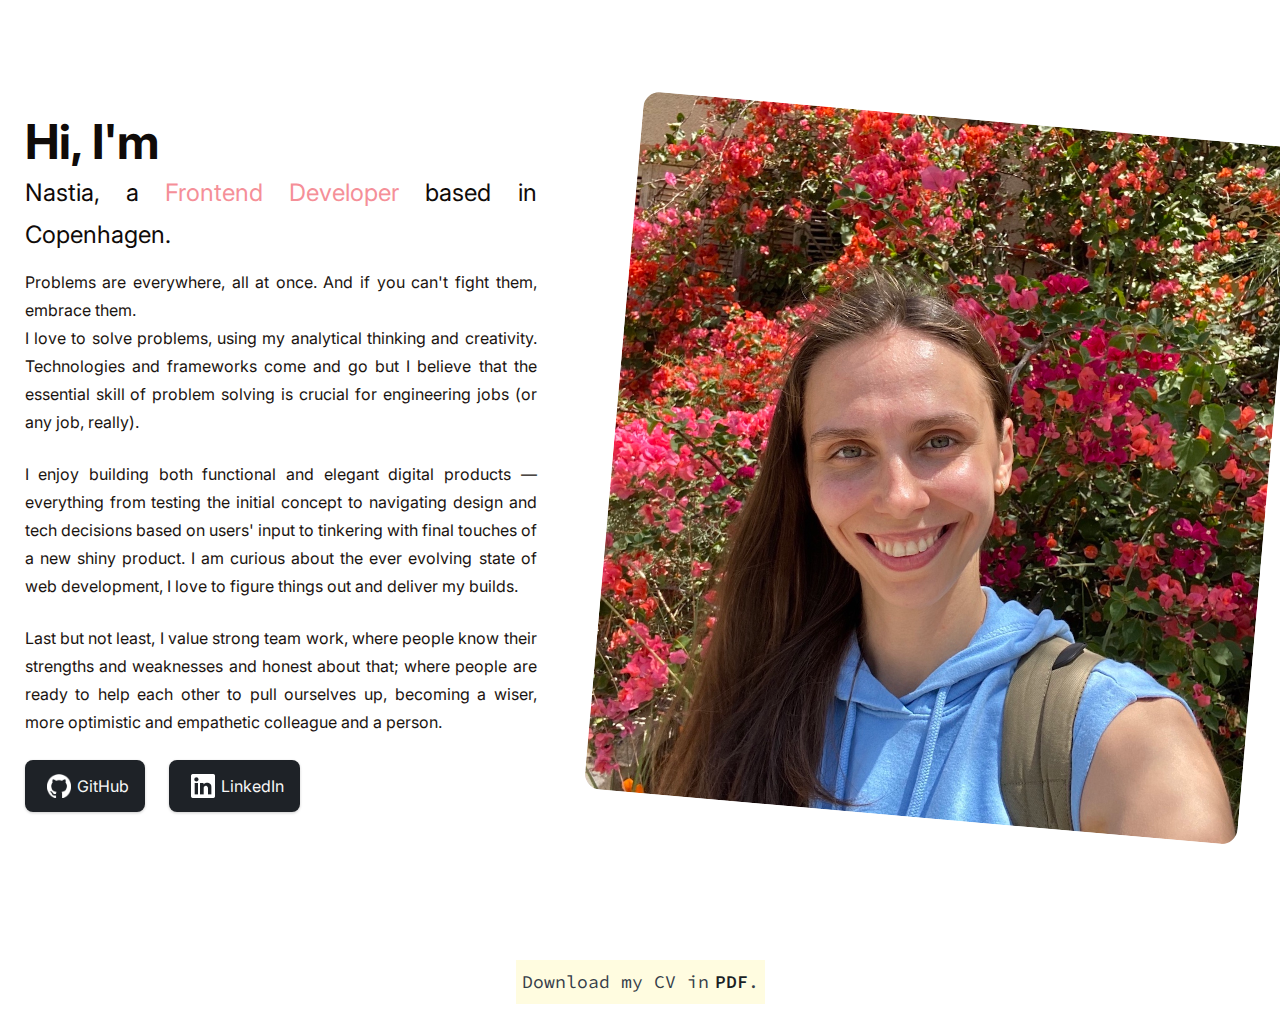
==== index.html @ fd943982 "Fix the css path" ====
<!DOCTYPE html>
<html lang="en">
<head>
    <meta charset="UTF-8">
    <meta name="viewport" content="width=device-width, initial-scale=1.0">
    <title>Karpova - frontend developer</title>
    <link rel="stylesheet" href="css/style.css">
    <link href='https://fonts.googleapis.com/css?family=Inter' rel='stylesheet'>

    <link rel="preconnect" href="https://fonts.googleapis.com">
    <link rel="preconnect" href="https://fonts.gstatic.com" crossorigin>
    <link href="https://fonts.googleapis.com/css2?family=Source+Code+Pro:wght@300;600&display=swap" rel="stylesheet">

</head>
<body>
    <div class="wrapper">

        <div class="hero-block">

            <div class="hero-text">
                <h1>Hi, I'm</h1>
                <p class="line-1">Nastia, a <span>Frontend Developer</span> based in Copenhagen.</p> 
                <p class="line-n">Problems are everywhere, all at once. And if you can't fight them, embrace them. <br> 
                I love to solve problems, using my analytical thinking and creativity. Technologies and frameworks come and go but 
                I believe that the essential skill of problem solving is crucial for engineering jobs (or any job, really).</p> 
                <p class="line-n">I enjoy building both functional and elegant digital products — everything from testing the initial concept 
                to navigating design and tech decisions based on users' input to tinkering with final touches of a new shiny product. 
                I am curious about the ever evolving state of web development, I love to figure things out and deliver my builds.</p> 
                <p class="line-n">Last but not least, I value strong team work, where people know their strengths 
                and weaknesses and honest about that; where people are ready to help each other to pull ourselves up, 
                becoming a wiser, more optimistic and empathetic colleague and a person.</p> 

                <div class="links">
                    <button class="button"><img src="/public/static/img/github-mark-white.png" alt="github" class="social-img">
                        <a href="https://github.com/nastiakarpova" class="button" target="_blank">GitHub</a>
                    </button>
                    <button class="button"><img src="public/static/img/linkedin.png" alt="linkedin" class="social-img">
                        <a href="https://www.linkedin.com/in/nastiakarpova/" class="button" target="_blank">LinkedIn</a>
                    </button>
                </div>
            </div>

            <img src="public/static/img/nastia33.jpg" alt="hero image" class="image-right">
        </div>
    </div>
    <div class="wrapper">
        <div class="resume">Download my CV in <a href="assets/karpova_cv.pdf" class="resume" target="_blank">PDF</a>.</div>
    </div>
</body>
</html>
---- css/style.css ----
* {
    margin: 0;
    padding: 0;
    font-family: "Inter", sans-serif;
    font-size: 16px;
    color: #1B1410;
    line-height: 1.75em;
}

.wrapper {
    display: flex;
    width: 100%;   
    justify-content: center; 
    margin-bottom: 24px;
}

.hero-block {
    display: flex;
    justify-content: center;
    flex-wrap: wrap;
    gap: 64px;
    margin: 100px auto;
}

.hero-text {
    display: flex;
    flex-direction: column;
    justify-content: center;
    flex: 0 0 40%;
    text-align: justify;
    padding: 12px;
    /* border: 2px solid yellow; */
}

img.image-right {
    max-height: 700px;
    align-self: center;
    border-radius: 16px;
    transform: rotate(5deg);
    transition: transform 0.5s ease-in-out;

}

img.image-right:hover {
    transform: none;
}

p.line-1, 
.line-1 span {
    font-size: 24px;
    color: #100b09;
}

.line-1 span {
    color: #F58F98;
}

p.line-n {
    margin: 12px 0;
    font-stretch: extra-expanded;
}

h1 {
    color: #100b09;
    font-size: 48px;
    line-height: 1.25em;
}

div.links {
    display: flex;
    gap: 24px;
}

button.button {
    margin: 12px 0;
    padding: 12px 16px;
    font-weight: bold;
    background-color: #1e2227;
    border: none;
    border-radius: 8px;
    box-shadow: 0 1px 3px hsla(0, 0%,0%, 0.2);
    cursor: pointer;
}

button.button a {
    text-decoration: none;
    color: #f8f8f8;
    font-weight: lighter;
}

button.button:hover {
    background-color: #272e35;
}

a.button, 
button.button {
    display: inline-flex;
    align-items: center;
    justify-content: center;
}

.resume {
    font-family: 'Source Code Pro', monospace;
    font-size: 18px;
}

div.resume {
    display: flex;
    justify-content: center;
    color: #363e49;
    background-color: #fffce0;
    padding: 6px;
}

a.resume {
    padding: 0 0 0 6px;
    text-decoration: none;
    font-weight: 600;
    color: #1b1f25;
} 

a.resume:hover {
    color: #595e61;
}

.social-img {
    max-width: 24px;
    padding: 0 6px;
}
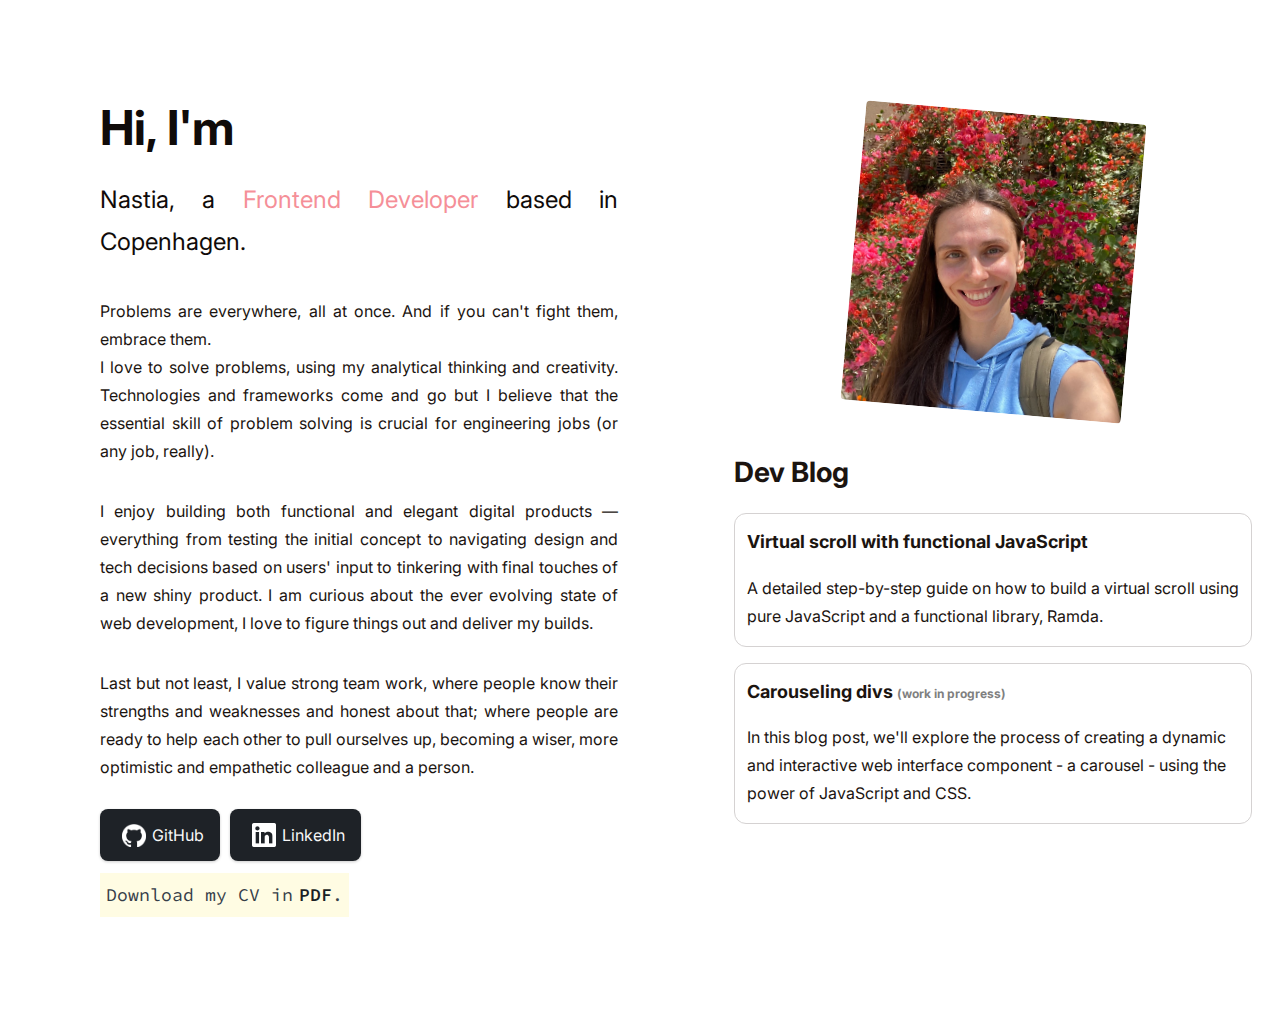
==== commit 21dbc830: "Add blog and the first post about virtual scroll" ====
--- a/index.html
+++ b/index.html
@@ -4,7 +4,7 @@
     <meta charset="UTF-8">
     <meta name="viewport" content="width=device-width, initial-scale=1.0">
     <title>Karpova - frontend developer</title>
-    <link rel="stylesheet" href="css/style.css">
+    <link rel="stylesheet" href="style.css">
     <link href='https://fonts.googleapis.com/css?family=Inter' rel='stylesheet'>
 
     <link rel="preconnect" href="https://fonts.googleapis.com">
@@ -15,8 +15,7 @@
 <body>
     <div class="wrapper">
 
-        <div class="hero-block">
-
+        <div class="wrapper-left">
             <div class="hero-text">
                 <h1>Hi, I'm</h1>
                 <p class="line-1">Nastia, a <span>Frontend Developer</span> based in Copenhagen.</p> 
@@ -31,20 +30,50 @@
                 becoming a wiser, more optimistic and empathetic colleague and a person.</p> 
 
                 <div class="links">
-                    <button class="button"><img src="/public/static/img/github-mark-white.png" alt="github" class="social-img">
-                        <a href="https://github.com/nastiakarpova" class="button" target="_blank">GitHub</a>
+                    <button class="btn"><img src="img/github.png" alt="github" class="social-img">
+                        <a href="https://github.com/nastiakarpova" class="btn" target="_blank">GitHub</a>
                     </button>
-                    <button class="button"><img src="public/static/img/linkedin.png" alt="linkedin" class="social-img">
-                        <a href="https://www.linkedin.com/in/nastiakarpova/" class="button" target="_blank">LinkedIn</a>
+
+                    <button class="btn"><img src="img/linkedin.png" alt="linkedin" class="social-img">
+                        <a href="https://www.linkedin.com/in/nastiakarpova/" class="btn" target="_blank">LinkedIn</a>
                     </button>
+                    
+                    <div class="resume">Download my CV in <a href="assets/karpova_cv.pdf" class="resume" target="_blank">PDF</a>.</div>
                 </div>
             </div>
+        </div>
 
-            <img src="public/static/img/nastia33.jpg" alt="hero image" class="image-right">
+        <div class="wrapper-right">
+            <img src="img/nastia33.jpg" alt="hero image" class="image-right">
+                    
+            <div class="wrapper-blog">
+                <h3>Dev Blog</h3>
+                <a href="/blog/public/posts/virtual-scroll/index.html" class="card-link">
+                    <div class="card">
+                        <h6>Virtual scroll with functional JavaScript
+                        </h6>
+                        <p>A detailed step-by-step guide on how to build a virtual scroll 
+                            using pure JavaScript and a functional library, Ramda.
+                        </p>
+                    </div>
+                </a>
+                <a href="#" class="card-link">
+                    <div class="card">
+                        <h6>Carouseling divs 
+                            <span style="font-size: 12px; color: gray">(work in progress)</span>
+                        </h6>
+                        <p>In this blog post, we'll explore the process of creating 
+                            a dynamic and interactive web interface component - a carousel - 
+                            using the power of JavaScript and CSS.
+                        </p>
+                    </div>
+                </a>                
+            </div>
         </div>
+        
     </div>
-    <div class="wrapper">
+    <!-- <div class="wrapper">
         <div class="resume">Download my CV in <a href="assets/karpova_cv.pdf" class="resume" target="_blank">PDF</a>.</div>
-    </div>
+    </div> -->
 </body>
 </html>--- a/style.css
+++ b/style.css
@@ -0,0 +1,173 @@
+* {
+    margin: 0;
+    padding: 0;
+    font-family: "Inter", sans-serif;
+    font-size: 16px;
+    color: #1B1410;
+    line-height: 1.75em;
+}
+
+p {
+    margin: 1em 0 1em;
+}
+
+.wrapper {
+    display: flex;
+    width: 90%;   
+    justify-content: space-between; 
+    margin: 100px 100px;
+    flex-wrap: wrap;
+}
+
+.wrapper-left {
+    display: flex;
+    flex-wrap: wrap;
+    justify-content: space-between;
+    flex: 0 0 45%;
+}
+.wrapper-right {
+    display: flex;
+    flex-direction: column;
+    flex: 0 0 45%;
+}
+
+.hero-text {
+    display: flex;
+    flex-direction: column;
+    text-align: justify;
+    justify-content: space-between;
+}
+
+.wrapper-blog {
+    display: flex;
+    flex-direction: column;
+    justify-content: space-between;
+    margin-top: 24px;
+    gap: 16px;
+}
+
+.card {
+    border: 1px solid rgb(213, 210, 210);
+    display: flex;
+    flex-direction: column;
+    align-items: stretch;
+    padding: 12px 0 0 12px;
+    border-radius: 12px;
+
+}
+
+.card:hover {
+    background-color: whitesmoke;
+}
+
+a.card-link {
+    text-decoration: none;
+    color: inherit;
+}
+
+img.image-right {
+    max-height: 300px;
+    align-self: center;
+    border-radius: 16px;
+    padding: 12px 12px;
+    transform: rotate(5deg);
+    transition: transform 0.5s ease-in-out;
+    flex: 0 0 auto;
+}
+
+img.image-right:hover {
+    transform: none;
+}
+
+p.line-1, 
+.line-1 span {
+    font-size: 24px;
+    color: #100b09;
+    margin-bottom: 18px;
+}
+
+.line-1 span {
+    color: #F58F98;
+}
+
+p.line-n {
+    margin: 16px 0;
+    font-stretch: extra-expanded;
+}
+
+h1 {
+    color: #100b09;
+    font-size: 48px;
+    line-height: 1.15em;
+    margin: 0;
+}
+
+h3 {
+    font-size: 28px;
+    margin: 16px 0;
+    margin: 0;
+}
+
+h6 {
+    font-size: 18px;
+}
+
+button.btn {
+    margin: 12px 0;
+    margin-right: 6px;
+    padding: 12px 16px;
+    font-weight: bold;
+    background-color: #1e2227;
+    border: none;
+    border-radius: 8px;
+    box-shadow: 0 1px 3px hsla(0, 0%,0%, 0.2);
+    cursor: pointer;
+}
+
+button.btn a {
+    text-decoration: none;
+    color: #f8f8f8;
+    font-weight: lighter;
+}
+
+button.btn:hover {
+    background-color: #272d32;
+}
+
+a.btn, 
+button.btn {
+    display: inline-flex;
+    align-items: center;
+    justify-content: center;
+}
+
+.resume {
+    font-family: 'Source Code Pro', monospace;
+    font-size: 18px;
+    max-width: fit-content;
+}
+
+div.resume {
+    display: flex;
+    justify-content: center;
+    color: #363e49;
+    background-color: #FFFCE3;
+    padding: 6px;
+    flex-grow: 2;
+}
+
+a.resume {
+    padding: 0 0 0 6px;
+    text-decoration: none;
+    font-weight: 600;
+    color: #1b1f25;
+} 
+
+a.resume:hover {
+    color: #464b4e;
+}
+
+.social-img {
+    max-width: 24px;
+    padding: 0 6px;
+}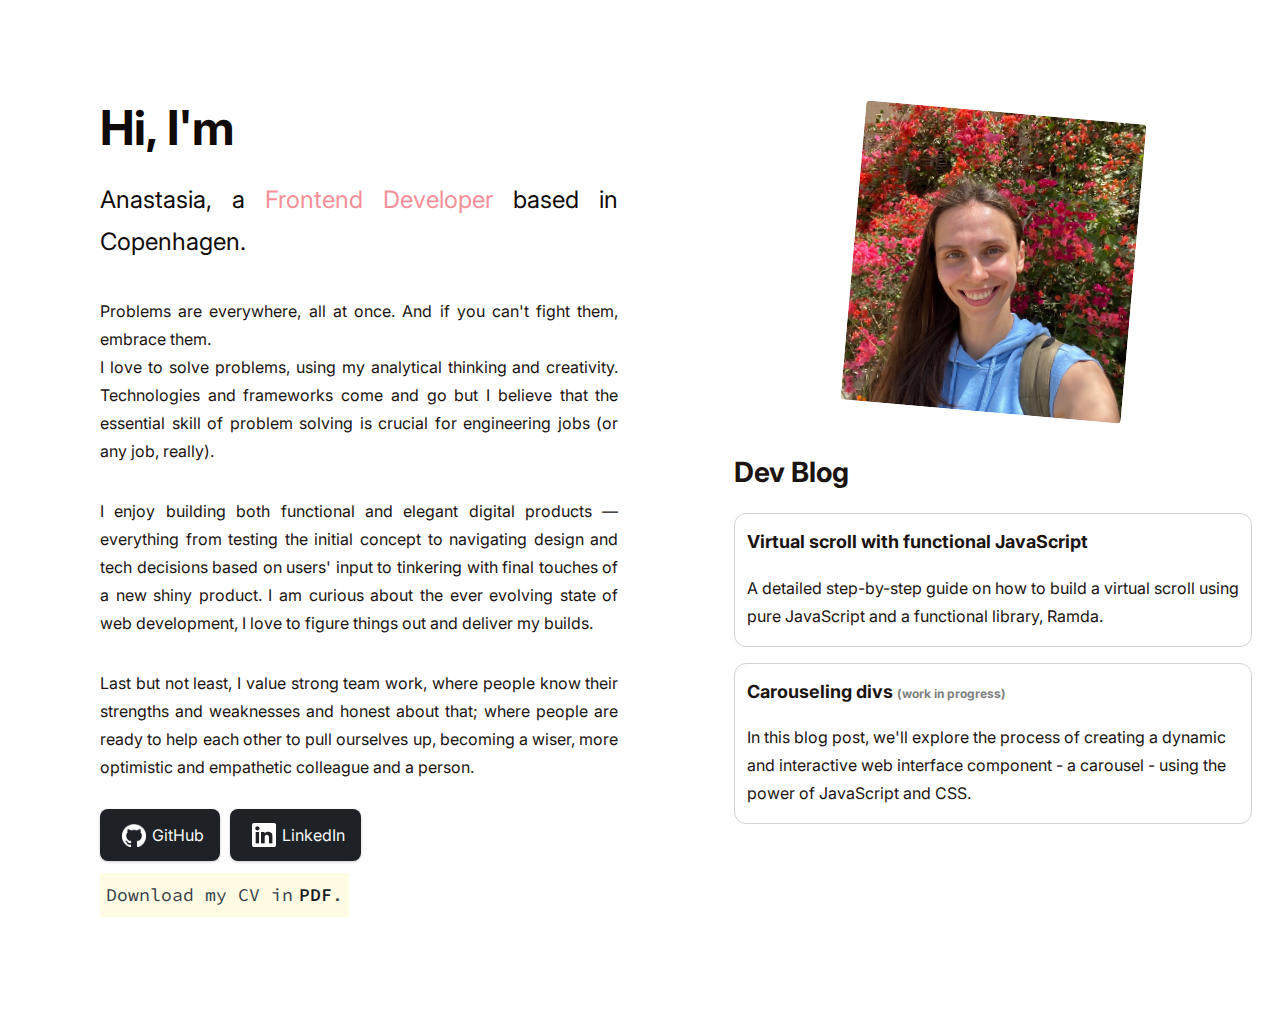
==== commit 043f0505: "Change my short name to full name" ====
--- a/index.html
+++ b/index.html
@@ -18,7 +18,7 @@
         <div class="wrapper-left">
             <div class="hero-text">
                 <h1>Hi, I'm</h1>
-                <p class="line-1">Nastia, a <span>Frontend Developer</span> based in Copenhagen.</p> 
+                <p class="line-1">Anastasia, a <span>Frontend Developer</span> based in Copenhagen.</p> 
                 <p class="line-n">Problems are everywhere, all at once. And if you can't fight them, embrace them. <br> 
                 I love to solve problems, using my analytical thinking and creativity. Technologies and frameworks come and go but 
                 I believe that the essential skill of problem solving is crucial for engineering jobs (or any job, really).</p> 
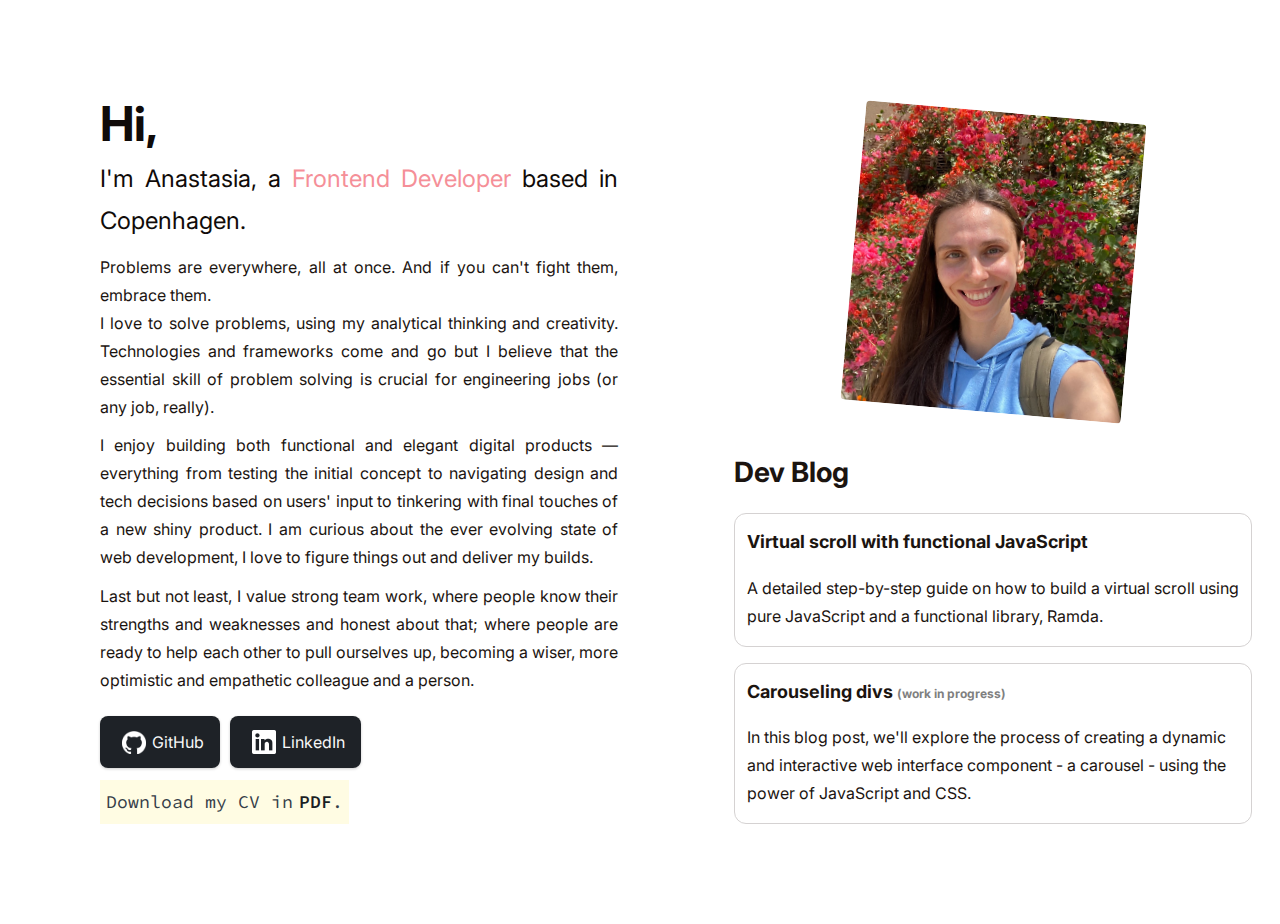
==== commit 5b857d1d: "Modify spacing on the front page" ====
--- a/index.html
+++ b/index.html
@@ -17,8 +17,8 @@
 
         <div class="wrapper-left">
             <div class="hero-text">
-                <h1>Hi, I'm</h1>
-                <p class="line-1">Anastasia, a <span>Frontend Developer</span> based in Copenhagen.</p> 
+                <h1>Hi,</h1>
+                <p class="line-1">I'm Anastasia, a <span>Frontend Developer</span> based in Copenhagen.</p> 
                 <p class="line-n">Problems are everywhere, all at once. And if you can't fight them, embrace them. <br> 
                 I love to solve problems, using my analytical thinking and creativity. Technologies and frameworks come and go but 
                 I believe that the essential skill of problem solving is crucial for engineering jobs (or any job, really).</p> 
@@ -52,7 +52,7 @@
                     <div class="card">
                         <h6>Virtual scroll with functional JavaScript
                         </h6>
-                        <p>A detailed step-by-step guide on how to build a virtual scroll 
+                        <p class="p-card">A detailed step-by-step guide on how to build a virtual scroll 
                             using pure JavaScript and a functional library, Ramda.
                         </p>
                     </div>
@@ -62,7 +62,7 @@
                         <h6>Carouseling divs 
                             <span style="font-size: 12px; color: gray">(work in progress)</span>
                         </h6>
-                        <p>In this blog post, we'll explore the process of creating 
+                        <p class="p-card">In this blog post, we'll explore the process of creating 
                             a dynamic and interactive web interface component - a carousel - 
                             using the power of JavaScript and CSS.
                         </p>
--- a/style.css
+++ b/style.css
@@ -7,7 +7,7 @@
     line-height: 1.75em;
 }
 
-p {
+p.p-card{
     margin: 1em 0 1em;
 }
 
@@ -83,7 +83,8 @@
 .line-1 span {
     font-size: 24px;
     color: #100b09;
-    margin-bottom: 18px;
+    /* margin-bottom: 18px; */
+
 }
 
 .line-1 span {
@@ -91,14 +92,14 @@
 }
 
 p.line-n {
-    margin: 16px 0;
+    margin: 0;
     font-stretch: extra-expanded;
 }
 
 h1 {
     color: #100b09;
     font-size: 48px;
-    line-height: 1.15em;
+    line-height: 1em;
     margin: 0;
 }
 
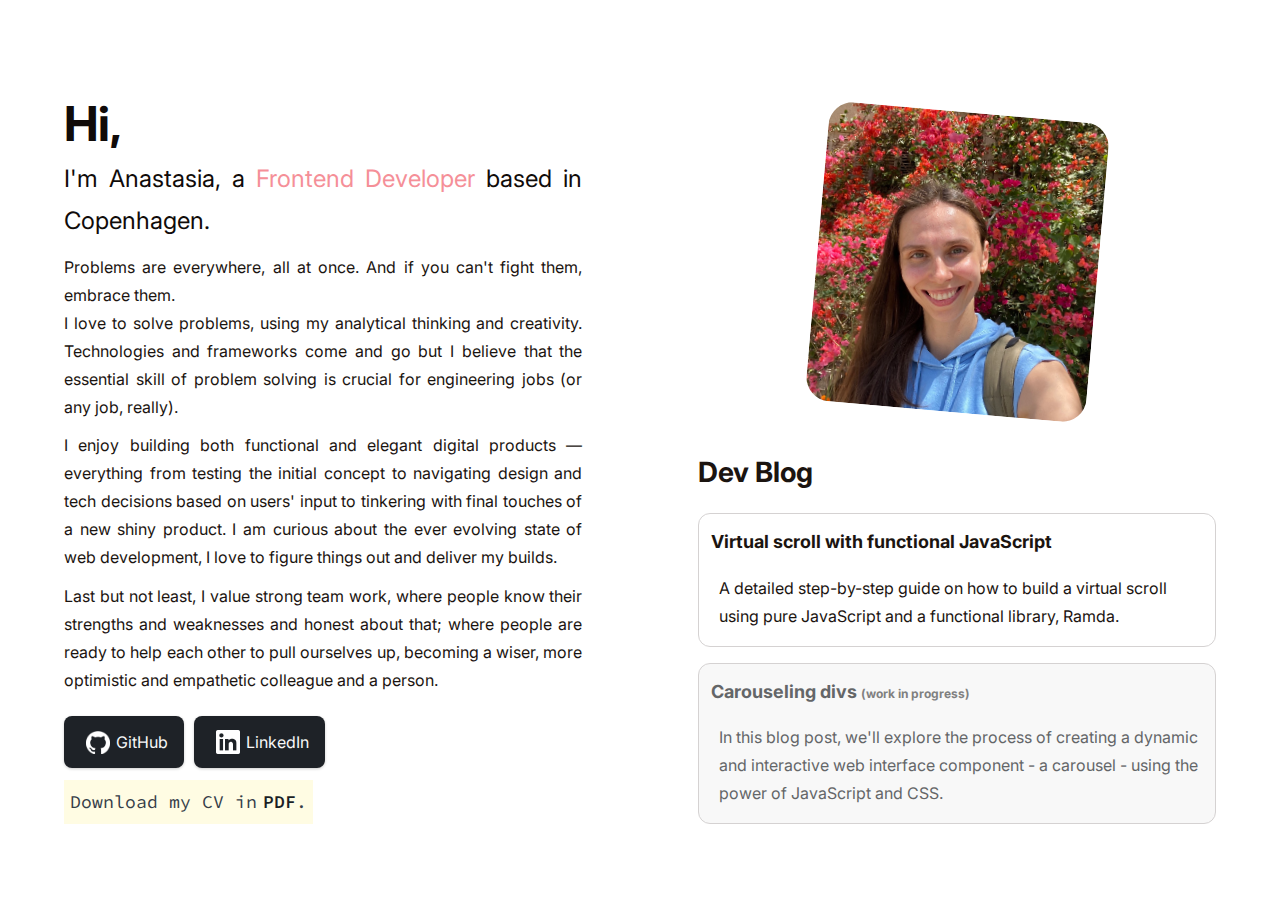
==== commit 4449d770: "Add media queries and make the main elements responsive" ====
--- a/index.html
+++ b/index.html
@@ -17,6 +17,7 @@
 
         <div class="wrapper-left">
             <div class="hero-text">
+                <img src="img/nastia33.jpg" alt="hero image" class="image-right-tablet">
                 <h1>Hi,</h1>
                 <p class="line-1">I'm Anastasia, a <span>Frontend Developer</span> based in Copenhagen.</p> 
                 <p class="line-n">Problems are everywhere, all at once. And if you can't fight them, embrace them. <br> 
@@ -57,8 +58,8 @@
                         </p>
                     </div>
                 </a>
-                <a href="#" class="card-link">
-                    <div class="card">
+                <!-- <a href="#" class="card-link"> -->
+                    <div class="card disabled">
                         <h6>Carouseling divs 
                             <span style="font-size: 12px; color: gray">(work in progress)</span>
                         </h6>
@@ -67,7 +68,7 @@
                             using the power of JavaScript and CSS.
                         </p>
                     </div>
-                </a>                
+                <!-- </a>                 -->
             </div>
         </div>
         
--- a/style.css
+++ b/style.css
@@ -9,13 +9,16 @@
 
 p.p-card{
     margin: 1em 0 1em;
+    padding: 0 8px;
 }
 
 .wrapper {
     display: flex;
     width: 90%;   
     justify-content: space-between; 
-    margin: 100px 100px;
+    /* margin: 100px 100px; */
+    margin: 100px auto;
+
     flex-wrap: wrap;
 }
 
@@ -36,6 +39,7 @@
     flex-direction: column;
     text-align: justify;
     justify-content: space-between;
+    min-width: 400px;
 }
 
 .wrapper-blog {
@@ -56,6 +60,13 @@
 
 }
 
+.card.disabled,
+.card.disabled h6,
+.card.disabled p {
+    background-color: #f8f8f8;
+    color: #646668;
+}
+
 .card:hover {
     background-color: whitesmoke;
 }
@@ -68,14 +79,28 @@
 img.image-right {
     max-height: 300px;
     align-self: center;
-    border-radius: 16px;
+    border-radius: 36px;
     padding: 12px 12px;
     transform: rotate(5deg);
     transition: transform 0.5s ease-in-out;
     flex: 0 0 auto;
 }
 
-img.image-right:hover {
+img.image-right-tablet {
+    display: none;
+    height: 100%; 
+    max-height: 170px;
+    min-width: none;
+    border-radius: 36px;
+    margin-left: auto;
+    padding: 12px 12px;
+    transform: rotate(5deg);
+    transition: transform 0.5s ease-in-out;
+    flex: 0 0 auto;
+}
+
+img.image-right:hover,
+img.image-right-tablet:hover {
     transform: none;
 }
 
@@ -83,8 +108,6 @@
 .line-1 span {
     font-size: 24px;
     color: #100b09;
-    /* margin-bottom: 18px; */
-
 }
 
 .line-1 span {
@@ -171,4 +194,94 @@
 .social-img {
     max-width: 24px;
     padding: 0 6px;
-}+}
+
+
+
+@media screen and (max-width: 1000px) {
+    .wrapper {
+      flex-direction: column;
+      margin: 20px auto;
+    }
+
+    .hero-text {
+        flex-direction: column;
+        text-align: justify;
+        justify-content: center;
+        max-width: 700px;
+        min-width: 300px;
+        margin: 10px auto;
+        padding: 16px;
+        
+    }
+    img.image-right-tablet {
+        display: block;
+    }
+    
+    img.image-right {
+        display: none;
+    }
+
+    .wrapper-blog {
+        max-width: 700px;
+        min-width: 300px;
+        margin: 10px auto;
+    }
+
+    div.resume {
+        margin-top: 12px;
+    }
+
+  }
+
+@media screen and (max-width: 820px) {
+
+    * {
+        font-size: 16px;
+    }
+
+    .hero-text {
+        max-width: 600px;
+        min-width: 300px;
+    }
+
+    .wrapper-blog {
+        max-width: 600px;
+        min-width: 300px;
+        margin: 10px auto;
+    }
+
+    h1 {
+        color: #100b09;
+        font-size: 36px;
+        line-height: 1em;
+        margin: 0;
+        margin-bottom: 12px;
+    }
+    
+    h3 {
+        font-size: 26px;
+        margin: 16px 0;
+        margin: 0;
+    }
+    
+    h6 {
+        font-size: 16px;
+    }
+
+    p.line-1, 
+    .line-1 span {
+        font-size: 20px;
+        margin-bottom: 12px;
+        text-align: left;
+    }
+
+    .wrapper {
+        flex-direction: column;
+      }
+
+      img.image-right-tablet {
+        display: block;
+        max-height: 120px;
+      }
+  }